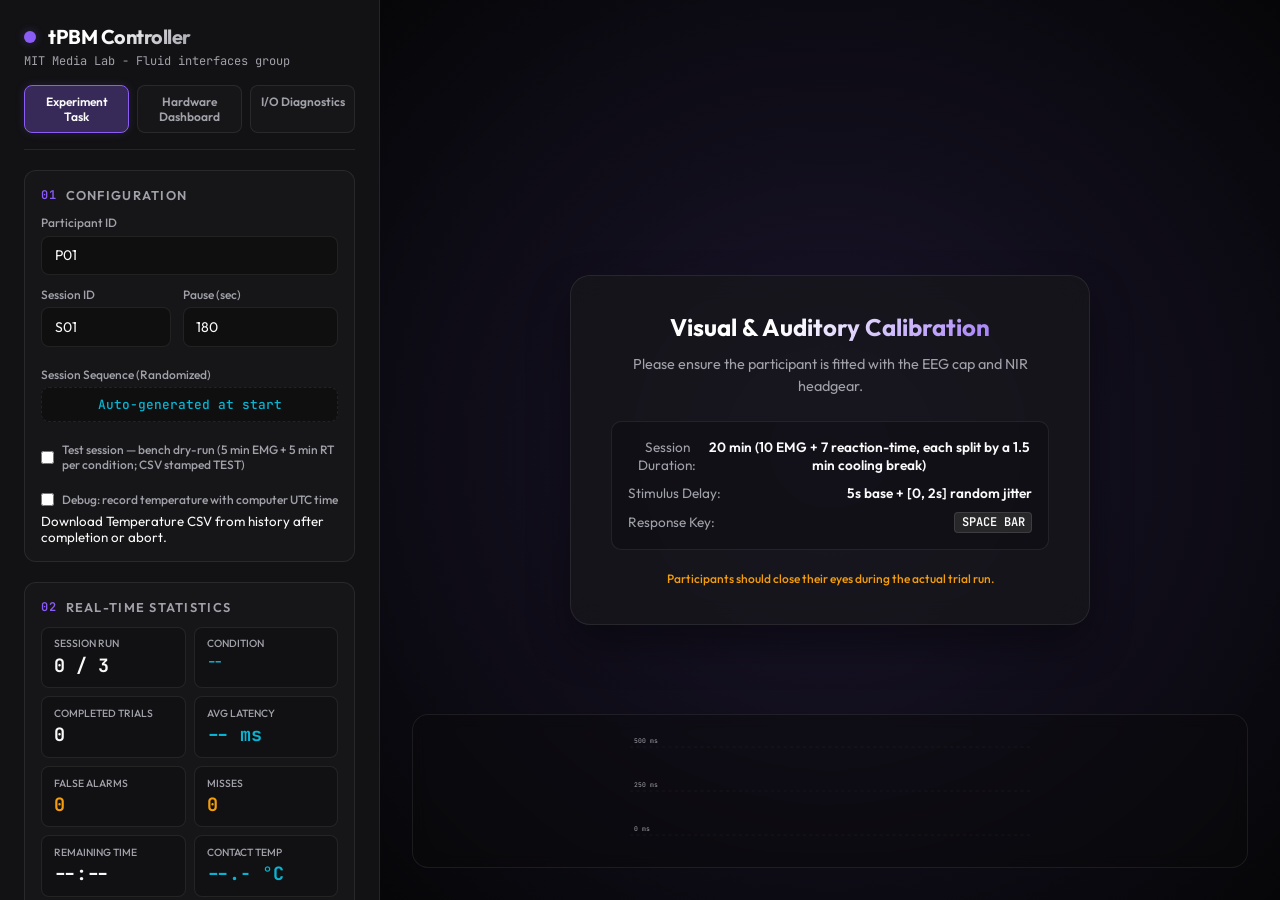
==== APP/index.html @ 40eaa976 "Draw false alarms on the chart again; fix stale comments and timer reset - plotDataPoints still filt" ====
<!DOCTYPE html>
<html lang="en">
<head>
  <meta charset="UTF-8">
  <meta name="viewport" content="width=device-width, initial-scale=1.0">
  <title>NIR tPBM Reaction Time Task</title>
  <link rel="preconnect" href="https://fonts.googleapis.com">
  <link rel="preconnect" href="https://fonts.gstatic.com" crossorigin>
  <link href="https://fonts.googleapis.com/css2?family=Outfit:wght@300;400;500;600;700&family=JetBrains+Mono:wght@400;500&display=swap" rel="stylesheet">
  <link rel="stylesheet" href="index.css">
</head>
<body>
  <div class="app-container">
    
    <!-- Researcher Dashboard (Sidebar Panel) -->
    <aside class="dashboard-sidebar">
      <div class="sidebar-header">
        <div class="logo-area">
          <span class="logo-pulse"></span>
          <h2>tPBM Controller</h2>
        </div>
        <p class="subtitle">MIT Media Lab - Fluid interfaces group</p>
        <nav class="nav-links">
          <a href="index.html" class="nav-link active">Experiment Task</a>
          <a href="arduino.html" class="nav-link">Hardware Dashboard</a>
          <a href="io_test.html" class="nav-link">I/O Diagnostics</a>
        </nav>
      </div>

      <!-- Config Section -->
      <section class="panel-section">
        <h3><span class="section-num">01</span> Configuration</h3>
        
        <div class="input-group">
          <label for="participant-id">Participant ID</label>
          <input type="text" id="participant-id" placeholder="e.g., P01" value="P01">
        </div>

        <div class="grid-2">
          <div class="input-group">
            <label for="session-run">Session ID</label>
            <input type="text" id="session-run" placeholder="e.g., S01" value="S01">
          </div>
          <div class="input-group">
            <label for="pause-duration">Pause (sec)</label>
            <input type="text" id="pause-duration" placeholder="180" value="180">
          </div>
        </div>
        <div class="input-group" style="margin-top: 0.5rem;">
          <label>Session Sequence (Randomized)</label>
          <div class="sequence-display" id="sequence-display">Auto-generated at start</div>
        </div>
        <div class="input-group" style="margin-top: 0.5rem;">
          <label for="test-mode" style="display: flex; align-items: center; gap: 0.5rem; cursor: pointer; text-transform: none;">
            <input type="checkbox" id="test-mode" style="width: auto; margin: 0;">
            <span id="test-mode-description">Test session — bench dry-run (CSV stamped TEST)</span>
          </label>
        </div>
        <div class="input-group" style="margin-top: 0.5rem;">
          <label for="temperature-debug" style="display: flex; align-items: center; gap: 0.5rem; cursor: pointer; text-transform: none;">
            <input type="checkbox" id="temperature-debug" style="width: auto; margin: 0;">
            <span>Debug: record temperature with computer UTC time</span>
          </label>
          <small id="temperature-log-status" aria-live="polite">Download Temperature CSV from history after completion or abort.</small>
        </div>
      </section>

      <!-- Real-Time Metrics -->
      <section class="panel-section">
        <h3><span class="section-num">02</span> Real-time Statistics</h3>
        <div class="metrics-grid">
          <div class="metric-card">
            <span class="metric-label">Session Run</span>
            <span class="metric-value" id="stats-run-idx">0 / 3</span>
          </div>
          <div class="metric-card">
            <span class="metric-label">Condition</span>
            <span class="metric-value highlight" id="stats-condition" style="font-size: 0.8rem; white-space: nowrap; overflow: hidden; text-overflow: ellipsis; max-width: 100%;">--</span>
          </div>
          <div class="metric-card">
            <span class="metric-label">Completed Trials</span>
            <span class="metric-value" id="stats-completed">0</span>
          </div>
          <div class="metric-card">
            <span class="metric-label">Avg Latency</span>
            <span class="metric-value highlight" id="stats-avg-rt">-- ms</span>
          </div>
          <div class="metric-card">
            <span class="metric-label">False Alarms</span>
            <span class="metric-value warn" id="stats-errors">0</span>
          </div>
          <div class="metric-card">
            <span class="metric-label">Misses</span>
            <span class="metric-value warn" id="stats-misses">0</span>
          </div>
          <div class="metric-card">
            <span class="metric-label">Remaining Time</span>
            <span class="metric-value" id="stats-time-left">--:--</span>
          </div>
          <div class="metric-card">
            <span class="metric-label">Contact Temp</span>
            <span class="metric-value highlight" id="stats-temp">--.- °C</span>
          </div>
        </div>
      </section>

      <!-- Action Panel -->
      <section class="panel-section actions-panel">
        <button id="btn-start" class="btn btn-primary">Start Session (3 Conditions)</button>
        <button id="btn-abort" class="btn btn-danger" disabled>Abort Session</button>

        <!-- NIR device link: the task page drives the Arduino stimulation directly -->
        <div class="nir-link-row" style="display:flex; align-items:center; gap:0.5rem; margin-top:0.25rem;">
          <button id="btn-nir-connect" class="btn btn-secondary" style="flex:1;">Connect NIR Device</button>
          <span id="nir-link-status" title="NIR device connection" style="font-family: var(--font-mono); font-size: 0.7rem; padding: 0.3rem 0.5rem; border-radius: 6px; background: rgba(255,255,255,0.05); color: var(--text-muted); white-space: nowrap;">● OFFLINE</span>
        </div>

        <div class="audio-test-row">
          <button id="btn-test-sound" class="btn btn-secondary">Test Tonal Stimulus</button>
          <div class="vol-slider">
            <label for="sound-vol">Vol</label>
            <input type="range" id="sound-vol" min="0" max="100" value="25">
          </div>
        </div>
      </section>

      <!-- Console Logger -->
      <section class="panel-section console-section">
        <div class="console-header">
          <h3>Telemetry Console</h3>
          <button id="btn-clear-console">Clear</button>
        </div>
        <div class="console-terminal" id="console-output">
          <div class="log-line system">[SYSTEM] Ready. Press spacebar to calibrate sound.</div>
        </div>
      </section>

      <!-- Saved Runs History -->
      <section class="panel-section history-section">
        <h3>Session Data Log</h3>
        <div class="history-list" id="runs-history">
          <p class="empty-history">No runs logged yet in this session.</p>
        </div>
        <button id="btn-clear-history" class="btn btn-danger-text">Clear History</button>
      </section>
    </aside>

    <!-- Participant Area (Main Interface) -->
    <main class="participant-view" id="participant-area">
      <!-- Stimulation stop-reason alert (shown prominently if the NIR/heater stops mid-session) -->
      <div id="nir-alert" role="alert" style="display:none; position:absolute; top:0; left:0; right:0; z-index:20; margin:0.75rem; padding:0.75rem 1rem; border-radius:10px; background:rgba(239,68,68,0.15); border:1px solid rgba(239,68,68,0.5); color:#fecaca; font-size:0.95rem; text-align:center;">
        <strong>⚠ Stimulation stopped</strong> — <span id="nir-alert-text"></span>
      </div>

      <!-- Blinding Indicator Shield (minimalist, low luminosity) -->
      <div class="blinding-dot" id="blinding-focus-indicator"></div>

      <!-- State Message Box -->
      <div class="instruction-box" id="info-overlay">
        <h1 id="overlay-title">Visual & Auditory Calibration</h1>
        <p id="overlay-instruction">Please ensure the participant is fitted with the EEG cap and NIR headgear.</p>
        <div class="task-info">
          <div class="info-item">
            <span class="info-key">Session Duration:</span>
            <span class="info-val" id="session-duration-val">20 min (10 EMG + 7 reaction-time, each split by a 1.5 min cooling break)</span>
          </div>
          <div class="info-item">
            <span class="info-key">Stimulus Delay:</span>
            <span class="info-val">5s base + [0, 2s] random jitter</span>
          </div>
          <div class="info-item">
            <span class="info-key">Response Key:</span>
            <span class="info-val kbd">SPACE BAR</span>
          </div>
        </div>
        <p class="closing-note">Participants should close their eyes during the actual trial run.</p>
      </div>

      <!-- Live Visualization (Plots reaction times in real-time) -->
      <div class="live-chart-container" id="chart-overlay">
        <svg class="reaction-chart" id="rt-chart" viewBox="0 0 500 150">
          <!-- Guide lines -->
          <line x1="0" y1="20" x2="500" y2="20" class="chart-gridline" />
          <line x1="0" y1="75" x2="500" y2="75" class="chart-gridline" />
          <line x1="0" y1="130" x2="500" y2="130" class="chart-gridline" />
          <text x="5" y="15" class="chart-gridlabel">500 ms</text>
          <text x="5" y="70" class="chart-gridlabel">250 ms</text>
          <text x="5" y="125" class="chart-gridlabel">0 ms</text>
          
          <!-- Plotted Path -->
          <path d="" class="chart-path" id="chart-path-line" />
          
          <!-- Data Points -->
          <g id="chart-datapoints"></g>
        </svg>
      </div>

      <!-- Visual Stimulus Flash (Dimmed high-contrast trigger for development, hidden during trial) -->
      <div class="stimulus-flash" id="stim-flash"></div>
    </main>

  </div>

  <script src="serial_lock.js?v=1"></script>
  <script src="lsl_markers.js?v=1"></script>
  <script src="arduino_link.js?v=6"></script>
  <script src="app.js?v=17"></script>
</body>
</html>
---- APP/index.css ----
/* Modern CSS Variables & Reset */
:root {
  --bg-dark: #09090b;
  --bg-panel: rgba(24, 24, 27, 0.7);
  --border-color: rgba(255, 255, 255, 0.08);
  
  --accent-primary: #8b5cf6; /* violet-500 */
  --accent-primary-glow: rgba(139, 92, 246, 0.3);
  --accent-secondary: #06b6d4; /* cyan-500 */
  
  --color-success: #10b981; /* emerald-500 */
  --color-warning: #f59e0b; /* amber-500 */
  --color-danger: #ef4444; /* red-500 */
  
  --text-main: #fafafa;
  --text-muted: #a1a1aa;
  --text-dark: #27272a;
  
  --font-sans: 'Outfit', -apple-system, BlinkMacSystemFont, "Segoe UI", Roboto, sans-serif;
  --font-mono: 'JetBrains Mono', monospace;
}

* {
  box-sizing: border-box;
  margin: 0;
  padding: 0;
  user-select: none;
}

body {
  font-family: var(--font-sans);
  background-color: var(--bg-dark);
  color: var(--text-main);
  overflow: hidden;
  height: 100vh;
  width: 100vw;
}

/* App Layout */
.app-container {
  display: flex;
  height: 100vh;
  width: 100vw;
}

/* Sidebar Dashboard Style */
.dashboard-sidebar {
  width: 380px;
  background-color: #121214;
  border-right: 1px solid var(--border-color);
  padding: 1.5rem;
  display: flex;
  flex-direction: column;
  gap: 1.25rem;
  overflow-y: auto;
  z-index: 10;
  flex-shrink: 0;
}

.sidebar-header {
  padding-bottom: 1rem;
  border-bottom: 1px solid var(--border-color);
}

.logo-area {
  display: flex;
  align-items: center;
  gap: 0.75rem;
}

.logo-pulse {
  width: 12px;
  height: 12px;
  background-color: var(--accent-primary);
  border-radius: 50%;
  box-shadow: 0 0 10px var(--accent-primary-glow);
  position: relative;
  display: inline-block;
}

.logo-pulse::after {
  content: '';
  position: absolute;
  top: -4px;
  left: -4px;
  right: -4px;
  bottom: -4px;
  border: 1px solid var(--accent-primary);
  border-radius: 50%;
  animation: pulse-ring 2s infinite ease-out;
  opacity: 0;
}

@keyframes pulse-ring {
  0% { transform: scale(0.5); opacity: 1; }
  100% { transform: scale(1.8); opacity: 0; }
}

.logo-area h2 {
  font-size: 1.25rem;
  font-weight: 700;
  letter-spacing: -0.025em;
  background: linear-gradient(135deg, #fff 40%, var(--text-muted));
  -webkit-background-clip: text;
  -webkit-text-fill-color: transparent;
}

.subtitle {
  font-size: 0.75rem;
  color: var(--text-muted);
  font-family: var(--font-mono);
  margin-top: 0.25rem;
}

/* Panel Sections */
.panel-section {
  display: flex;
  flex-direction: column;
  gap: 0.75rem;
  background-color: rgba(255, 255, 255, 0.02);
  border: 1px solid var(--border-color);
  padding: 1rem;
  border-radius: 12px;
}

.panel-section h3 {
  font-size: 0.8rem;
  text-transform: uppercase;
  letter-spacing: 0.1em;
  color: var(--text-muted);
  display: flex;
  align-items: center;
  gap: 0.5rem;
  font-weight: 600;
}

.section-num {
  font-family: var(--font-mono);
  color: var(--accent-primary);
  font-size: 0.75rem;
}

/* Form Controls */
.input-group {
  display: flex;
  flex-direction: column;
  gap: 0.35rem;
}

.input-group label {
  font-size: 0.75rem;
  color: var(--text-muted);
  font-weight: 500;
}

input[type="text"], input[type="number"], select {
  background-color: rgba(0, 0, 0, 0.3);
  border: 1px solid var(--border-color);
  color: var(--text-main);
  padding: 0.6rem 0.8rem;
  border-radius: 8px;
  font-family: var(--font-sans);
  font-size: 0.875rem;
  transition: all 0.2s ease;
  width: 100%;
  outline: none;
}

input[type="text"]:focus, input[type="number"]:focus, select:focus {
  border-color: var(--accent-primary);
  box-shadow: 0 0 0 2px var(--accent-primary-glow);
}

.grid-2 {
  display: grid;
  grid-template-columns: 1fr 1.2fr;
  gap: 0.75rem;
}

/* Buttons */
.btn {
  display: inline-flex;
  align-items: center;
  justify-content: center;
  padding: 0.75rem 1.25rem;
  font-family: var(--font-sans);
  font-size: 0.9rem;
  font-weight: 600;
  border-radius: 8px;
  border: none;
  cursor: pointer;
  transition: all 0.2s ease;
  width: 100%;
}

.btn-primary {
  background: linear-gradient(135deg, var(--accent-primary), #6d28d9);
  color: #fff;
  box-shadow: 0 4px 12px rgba(139, 92, 246, 0.2);
}

.btn-primary:hover:not(:disabled) {
  transform: translateY(-1px);
  box-shadow: 0 6px 16px rgba(139, 92, 246, 0.35);
}

.btn-primary:active:not(:disabled) {
  transform: translateY(0);
}

.btn-danger {
  background-color: var(--color-danger);
  color: #fff;
  box-shadow: 0 4px 12px rgba(239, 68, 68, 0.15);
}

.btn-danger:hover:not(:disabled) {
  background-color: #dc2626;
  box-shadow: 0 6px 16px rgba(239, 68, 68, 0.25);
}

.btn-secondary {
  background-color: rgba(255, 255, 255, 0.05);
  border: 1px solid var(--border-color);
  color: var(--text-main);
}

.btn-secondary:hover:not(:disabled) {
  background-color: rgba(255, 255, 255, 0.1);
}

.btn:disabled {
  opacity: 0.4;
  cursor: not-allowed;
  transform: none !important;
  box-shadow: none !important;
}

.audio-test-row {
  display: flex;
  align-items: center;
  gap: 0.75rem;
  width: 100%;
}

.audio-test-row .btn {
  flex-grow: 1;
}

.vol-slider {
  display: flex;
  align-items: center;
  gap: 0.5rem;
  background-color: rgba(0, 0, 0, 0.2);
  padding: 0.4rem 0.6rem;
  border-radius: 8px;
  border: 1px solid var(--border-color);
}

.vol-slider label {
  font-size: 0.65rem;
  color: var(--text-muted);
  font-family: var(--font-mono);
}

.vol-slider input[type="range"] {
  width: 50px;
  accent-color: var(--accent-primary);
  cursor: pointer;
}

/* Statistics Layout */
.metrics-grid {
  display: grid;
  grid-template-columns: 1fr 1fr;
  gap: 0.5rem;
}

.metric-card {
  background-color: rgba(0, 0, 0, 0.2);
  border: 1px solid var(--border-color);
  padding: 0.6rem 0.75rem;
  border-radius: 8px;
  display: flex;
  flex-direction: column;
  gap: 0.15rem;
}

.metric-label {
  font-size: 0.65rem;
  color: var(--text-muted);
  text-transform: uppercase;
  font-weight: 500;
}

.metric-value {
  font-size: 1.15rem;
  font-weight: 700;
  font-family: var(--font-mono);
}

.metric-value.highlight {
  color: var(--accent-secondary);
}

.metric-value.warn {
  color: var(--color-warning);
}

/* Console Style */
.console-section {
  flex-grow: 1;
  display: flex;
  flex-direction: column;
  min-height: 180px;
  gap: 0.5rem;
}

.console-header {
  display: flex;
  justify-content: space-between;
  align-items: center;
}

.console-header button {
  background: none;
  border: none;
  color: var(--text-muted);
  font-size: 0.7rem;
  cursor: pointer;
  font-family: var(--font-mono);
}

.console-header button:hover {
  color: var(--text-main);
}

.console-terminal {
  flex-grow: 1;
  background-color: #050506;
  border: 1px solid var(--border-color);
  border-radius: 8px;
  padding: 0.5rem 0.75rem;
  font-family: var(--font-mono);
  font-size: 0.7rem;
  overflow-y: auto;
  display: flex;
  flex-direction: column;
  gap: 0.25rem;
  max-height: 250px;
}

.log-line {
  line-height: 1.4;
  word-break: break-all;
}

.log-line.system { color: #888; }
.log-line.stim { color: var(--accent-secondary); font-weight: 500; }
.log-line.press { color: var(--color-success); }
.log-line.error { color: var(--color-danger); }
.log-line.info { color: var(--accent-primary); }

/* Saved Runs List */
.history-section {
  max-height: 180px;
}

.history-list {
  display: flex;
  flex-direction: column;
  gap: 0.35rem;
  overflow-y: auto;
  max-height: 90px;
  margin-bottom: 0.25rem;
}

.empty-history {
  font-size: 0.75rem;
  color: var(--text-muted);
  font-style: italic;
  text-align: center;
  padding: 0.5rem;
}

.history-item {
  display: flex;
  justify-content: space-between;
  align-items: center;
  background-color: rgba(255, 255, 255, 0.02);
  border: 1px solid var(--border-color);
  padding: 0.4rem 0.6rem;
  border-radius: 6px;
  font-size: 0.75rem;
}

.history-info {
  display: flex;
  flex-direction: column;
}

.history-name {
  font-weight: 500;
}

.history-meta {
  font-size: 0.65rem;
  color: var(--text-muted);
  font-family: var(--font-mono);
}

.btn-download-run {
  background: none;
  border: none;
  color: var(--accent-secondary);
  font-weight: 600;
  cursor: pointer;
}

.btn-download-run:hover {
  text-decoration: underline;
}

.btn-clear-history {
  background: none;
  border: none;
  color: rgba(239, 68, 68, 0.6);
  font-size: 0.7rem;
  font-family: var(--font-sans);
  cursor: pointer;
  text-align: left;
}

.btn-clear-history:hover {
  color: var(--color-danger);
}

/* Participant Area (Right side) */
.participant-view {
  flex-grow: 1;
  background: radial-gradient(circle at center, #1b152d 0%, #060608 100%);
  display: flex;
  flex-direction: column;
  align-items: center;
  justify-content: center;
  position: relative;
  overflow: hidden;
  padding: 2rem;
  transition: background 0.5s ease;
}

.participant-view.active-trial {
  background: #050507; /* Darker, distraction-free */
}

/* Blinding focus dot */
.blinding-dot {
  width: 4px;
  height: 4px;
  background-color: rgba(255, 255, 255, 0.05); /* Barely visible */
  border-radius: 50%;
  position: absolute;
  top: 50%;
  left: 50%;
  transform: translate(-50%, -50%);
  transition: opacity 0.5s ease;
}

.participant-view.active-trial .blinding-dot {
  opacity: 0.2;
}

/* Glassmorphism Instruction Panel */
.instruction-box {
  background: var(--bg-panel);
  backdrop-filter: blur(12px);
  -webkit-backdrop-filter: blur(12px);
  border: 1px solid var(--border-color);
  padding: 2.25rem 2.5rem;
  border-radius: 20px;
  max-width: 520px;
  text-align: center;
  box-shadow: 0 20px 40px rgba(0, 0, 0, 0.4);
  z-index: 5;
  transition: all 0.4s cubic-bezier(0.16, 1, 0.3, 1);
}

.instruction-box h1 {
  font-size: 1.5rem;
  font-weight: 700;
  margin-bottom: 0.75rem;
  background: linear-gradient(135deg, #ffffff 40%, var(--accent-primary));
  -webkit-background-clip: text;
  -webkit-text-fill-color: transparent;
}

.instruction-box p {
  font-size: 0.9rem;
  color: var(--text-muted);
  line-height: 1.5;
  margin-bottom: 1.5rem;
}

.task-info {
  display: flex;
  flex-direction: column;
  gap: 0.6rem;
  background: rgba(0, 0, 0, 0.2);
  border: 1px solid var(--border-color);
  padding: 1rem;
  border-radius: 10px;
  margin-bottom: 1.25rem;
}

.info-item {
  display: flex;
  justify-content: space-between;
  align-items: center;
  font-size: 0.85rem;
}

.info-key {
  color: var(--text-muted);
}

.info-val {
  font-weight: 600;
}

.info-val.kbd {
  font-family: var(--font-mono);
  background-color: var(--text-dark);
  color: var(--text-main);
  padding: 0.1rem 0.4rem;
  border-radius: 4px;
  border: 1px solid rgba(255,255,255,0.1);
  font-size: 0.75rem;
}

.closing-note {
  font-size: 0.75rem !important;
  color: var(--color-warning) !important;
  font-weight: 500;
  margin-bottom: 0 !important;
}

/* Live RT Plot SVG Chart */
.live-chart-container {
  position: absolute;
  bottom: 2rem;
  left: 2rem;
  right: 2rem;
  background: rgba(10, 10, 12, 0.4);
  border: 1px solid var(--border-color);
  border-radius: 16px;
  padding: 1rem;
  z-index: 4;
  backdrop-filter: blur(8px);
  -webkit-backdrop-filter: blur(8px);
  transition: opacity 0.4s ease, transform 0.4s cubic-bezier(0.16, 1, 0.3, 1);
  opacity: 1;
}

.live-chart-container.hidden {
  opacity: 0;
  transform: translateY(15px);
  pointer-events: none;
}

.reaction-chart {
  width: 100%;
  height: 120px;
  display: block;
}

.chart-gridline {
  stroke: rgba(255, 255, 255, 0.05);
  stroke-width: 1;
  stroke-dasharray: 4,4;
}

.chart-gridlabel {
  fill: var(--text-muted);
  font-size: 8px;
  font-family: var(--font-mono);
}

.chart-path {
  fill: none;
  stroke: url(#chart-grad);
  stroke-width: 2.5;
  stroke-linecap: round;
  stroke-linejoin: round;
}

.chart-dot {
  fill: var(--accent-secondary);
  stroke: var(--bg-dark);
  stroke-width: 1.5;
  cursor: pointer;
  transition: r 0.2s ease;
}

.chart-dot:hover {
  r: 6;
}

.chart-dot.premature {
  fill: var(--color-danger);
}

/* Stimulus screen flash */
.stimulus-flash {
  position: absolute;
  top: 0;
  left: 0;
  right: 0;
  bottom: 0;
  background-color: rgba(255, 255, 255, 0.03); /* Dimmed to avoid blinding break */
  opacity: 0;
  pointer-events: none;
  z-index: 2;
  transition: opacity 0.05s ease-out;
}

.stimulus-flash.flash-active {
  opacity: 1;
  transition: none; /* Instant on */
}

/* Custom Scrollbars */
::-webkit-scrollbar {
  width: 6px;
  height: 6px;
}

::-webkit-scrollbar-track {
  background: transparent;
}

::-webkit-scrollbar-thumb {
  background: var(--border-color);
  border-radius: 3px;
}

::-webkit-scrollbar-thumb:hover {
  background: rgba(255, 255, 255, 0.15);
}

/* Sequence Tag Display style */
.sequence-display {
  background-color: rgba(0, 0, 0, 0.3);
  border: 1px dashed var(--border-color);
  color: var(--accent-secondary);
  padding: 0.5rem 0.75rem;
  border-radius: 8px;
  font-size: 0.8rem;
  font-family: var(--font-mono);
  text-align: center;
  font-weight: 500;
  white-space: nowrap;
  overflow: hidden;
  text-overflow: ellipsis;
}

/* Navigation Links in Sidebar Header */
.nav-links {
  display: flex;
  gap: 0.5rem;
  margin-top: 1rem;
  width: 100%;
}

.nav-link {
  flex: 1;
  text-align: center;
  padding: 0.5rem;
  border-radius: 8px;
  text-decoration: none;
  font-size: 0.75rem;
  font-weight: 600;
  color: var(--text-muted);
  border: 1px solid var(--border-color);
  background-color: rgba(255, 255, 255, 0.02);
  transition: all 0.2s ease;
  font-family: var(--font-sans);
}

.nav-link:hover {
  background-color: rgba(255, 255, 255, 0.06);
  color: var(--text-main);
}

.nav-link.active {
  border-color: var(--accent-primary);
  background-color: var(--accent-primary-glow);
  color: var(--text-main);
  box-shadow: 0 0 10px rgba(139, 92, 246, 0.15);
}

/* Arduino Diagnostics View Layout */
.diagnostics-view {
  flex-grow: 1;
  background: radial-gradient(circle at 10% 20%, #110e1b 0%, #060608 90%);
  display: flex;
  flex-direction: column;
  padding: 2rem;
  gap: 1.5rem;
  overflow-y: auto;
  height: 100%;
}

.diagnostics-header {
  display: flex;
  justify-content: space-between;
  align-items: center;
  border-bottom: 1px solid var(--border-color);
  padding-bottom: 1rem;
}

.diagnostics-header h1 {
  font-size: 1.5rem;
  font-weight: 700;
  letter-spacing: -0.02em;
  background: linear-gradient(135deg, #fff 40%, var(--accent-primary));
  -webkit-background-clip: text;
  -webkit-text-fill-color: transparent;
}

.arduino-badge {
  padding: 0.4rem 0.8rem;
  border-radius: 20px;
  font-family: var(--font-mono);
  font-size: 0.75rem;
  font-weight: 600;
  display: flex;
  align-items: center;
  gap: 0.5rem;
  border: 1px solid var(--border-color);
}

.arduino-badge.disconnected {
  background-color: rgba(239, 68, 68, 0.1);
  color: var(--color-danger);
  border-color: rgba(239, 68, 68, 0.2);
}

.arduino-badge.connected {
  background-color: rgba(16, 185, 129, 0.1);
  color: var(--color-success);
  border-color: rgba(16, 185, 129, 0.2);
  box-shadow: 0 0 10px rgba(16, 185, 129, 0.1);
}

.arduino-badge .badge-dot {
  width: 8px;
  height: 8px;
  border-radius: 50%;
  background-color: currentColor;
}

.arduino-badge.connected .badge-dot {
  animation: pulse-ring 1.5s infinite;
}

/* 2-Column Grid Layout */
.diagnostics-grid {
  display: grid;
  grid-template-columns: 1fr 1fr;
  gap: 1.5rem;
  flex-grow: 1;
}

.diagnostics-col {
  display: flex;
  flex-direction: column;
  gap: 1.5rem;
}

/* Diagnostics Card */
.diag-card {
  background-color: var(--bg-panel);
  border: 1px solid var(--border-color);
  border-radius: 16px;
  padding: 1.25rem;
  display: flex;
  flex-direction: column;
  gap: 1rem;
  position: relative;
  overflow: hidden;
}

.diag-card h3 {
  font-size: 0.9rem;
  font-weight: 600;
  color: var(--text-main);
  display: flex;
  align-items: center;
  gap: 0.5rem;
  text-transform: none;
  letter-spacing: normal;
  border-bottom: 1px solid rgba(255, 255, 255, 0.04);
  padding-bottom: 0.5rem;
}

.diag-card-content {
  display: flex;
  flex-direction: column;
  gap: 1rem;
  height: 100%;
}

/* Temperature Gauge Styling */
.temp-gauge-container {
  display: flex;
  align-items: center;
  justify-content: space-around;
  gap: 1.5rem;
}

.temp-gauge-radial {
  position: relative;
  width: 120px;
  height: 120px;
  display: flex;
  align-items: center;
  justify-content: center;
}

.temp-gauge-svg {
  width: 100%;
  height: 100%;
  transform: rotate(-90deg);
}

.temp-gauge-bg {
  fill: none;
  stroke: rgba(255, 255, 255, 0.05);
  stroke-width: 8;
}

.temp-gauge-fill {
  fill: none;
  stroke: var(--accent-secondary);
  stroke-width: 8;
  stroke-linecap: round;
  stroke-dasharray: 283;
  stroke-dashoffset: 283; /* 283 = full circle */
  transition: stroke-dashoffset 0.3s ease, stroke 0.3s ease;
}

.temp-gauge-text {
  position: absolute;
  display: flex;
  flex-direction: column;
  align-items: center;
}

.temp-val-large {
  font-size: 1.5rem;
  font-weight: 700;
  font-family: var(--font-mono);
}

.temp-unit {
  font-size: 0.75rem;
  color: var(--text-muted);
}

.temp-stats {
  display: flex;
  flex-direction: column;
  gap: 0.5rem;
  flex-grow: 1;
}

.temp-stat-row {
  display: flex;
  justify-content: space-between;
  font-size: 0.8rem;
  border-bottom: 1px dashed rgba(255, 255, 255, 0.04);
  padding-bottom: 0.25rem;
}

.temp-stat-label {
  color: var(--text-muted);
}

.temp-stat-value {
  font-weight: 600;
  font-family: var(--font-mono);
}

/* Sparkline Container */
.temp-history-container {
  height: 80px;
  background-color: rgba(0, 0, 0, 0.2);
  border: 1px solid var(--border-color);
  border-radius: 8px;
  padding: 0.25rem;
}

.temp-history-canvas {
  width: 100%;
  height: 100%;
}

/* Actuators Panels styling */
.actuator-row {
  display: grid;
  grid-template-columns: 1fr 1fr;
  gap: 1rem;
}

.actuator-block {
  background-color: rgba(0, 0, 0, 0.15);
  border: 1px solid var(--border-color);
  border-radius: 12px;
  padding: 1rem;
  display: flex;
  flex-direction: column;
  align-items: center;
  justify-content: center;
  gap: 0.75rem;
  text-align: center;
  position: relative;
  transition: all 0.3s ease;
}

.actuator-block.active-pulse {
  border-color: var(--accent-primary);
  background-color: rgba(139, 92, 246, 0.05);
  box-shadow: inset 0 0 15px rgba(139, 92, 246, 0.1);
}

.actuator-block.active-heater {
  border-color: var(--color-warning);
  background-color: rgba(245, 158, 11, 0.05);
  box-shadow: inset 0 0 15px rgba(245, 158, 11, 0.1);
}

.actuator-icon-wrapper {
  position: relative;
  width: 48px;
  height: 48px;
  display: flex;
  align-items: center;
  justify-content: center;
  border-radius: 50%;
  background-color: rgba(255, 255, 255, 0.02);
  border: 1px solid var(--border-color);
  transition: all 0.3s ease;
}

/* Glowing Actuator Effects */
.active-pulse .actuator-icon-wrapper {
  background-color: var(--accent-primary-glow);
  border-color: var(--accent-primary);
  box-shadow: 0 0 20px rgba(139, 92, 246, 0.4);
}

.active-heater .actuator-icon-wrapper {
  background-color: rgba(245, 158, 11, 0.2);
  border-color: var(--color-warning);
  box-shadow: 0 0 20px rgba(245, 158, 11, 0.4);
}

.actuator-indicator-dot {
  width: 10px;
  height: 10px;
  border-radius: 50%;
  background-color: #3f3f46;
  position: absolute;
  top: 0;
  right: 0;
  border: 2px solid var(--bg-dark);
}

.active-pulse .actuator-indicator-dot {
  background-color: var(--accent-primary);
  animation: pulse-ring 1s infinite;
}

.active-heater .actuator-indicator-dot {
  background-color: var(--color-warning);
  animation: pulse-ring 1s infinite;
}

.actuator-label {
  font-size: 0.8rem;
  font-weight: 600;
}

.actuator-status-txt {
  font-size: 0.7rem;
  color: var(--text-muted);
  font-family: var(--font-mono);
}

/* Safety Alerts Panel styling */
.safety-status-box {
  display: flex;
  align-items: center;
  gap: 1rem;
  background-color: rgba(16, 185, 129, 0.05);
  border: 1px solid rgba(16, 185, 129, 0.2);
  padding: 1rem;
  border-radius: 12px;
  transition: all 0.3s ease;
  width: 100%;
}

.safety-status-box.tripped {
  background-color: rgba(239, 68, 68, 0.08);
  border-color: rgba(239, 68, 68, 0.3);
  animation: flash-border 1.5s infinite alternate;
}

@keyframes flash-border {
  0% { border-color: rgba(239, 68, 68, 0.3); box-shadow: 0 0 5px rgba(239, 68, 68, 0.1); }
  100% { border-color: rgba(239, 68, 68, 0.8); box-shadow: 0 0 15px rgba(239, 68, 68, 0.3); }
}

.safety-icon-container {
  width: 40px;
  height: 40px;
  border-radius: 50%;
  display: flex;
  align-items: center;
  justify-content: center;
  background-color: rgba(16, 185, 129, 0.1);
  color: var(--color-success);
  flex-shrink: 0;
}

.tripped .safety-icon-container {
  background-color: rgba(239, 68, 68, 0.15);
  color: var(--color-danger);
  animation: scale-alert 0.5s infinite alternate;
}

@keyframes scale-alert {
  0% { transform: scale(1); }
  100% { transform: scale(1.1); }
}

.safety-info {
  display: flex;
  flex-direction: column;
  gap: 0.15rem;
}

.safety-title {
  font-size: 0.85rem;
  font-weight: 600;
}

.safety-desc {
  font-size: 0.75rem;
  color: var(--text-muted);
}

/* Arduino State Card Row styling */
.state-summary-row {
  display: grid;
  grid-template-columns: 1fr 1fr;
  gap: 0.75rem;
}

.state-summary-box {
  background-color: rgba(0, 0, 0, 0.15);
  border: 1px solid var(--border-color);
  border-radius: 8px;
  padding: 0.6rem 0.8rem;
  display: flex;
  flex-direction: column;
  gap: 0.15rem;
}

/* Logs Console Terminal for Arduino view */
.log-filters {
  display: flex;
  gap: 0.35rem;
}

.filter-btn {
  background: none;
  border: 1px solid var(--border-color);
  color: var(--text-muted);
  font-size: 0.65rem;
  padding: 0.25rem 0.5rem;
  border-radius: 4px;
  cursor: pointer;
  font-family: var(--font-sans);
}

.filter-btn:hover {
  color: var(--text-main);
  background-color: rgba(255, 255, 255, 0.03);
}

.filter-btn.active {
  background-color: var(--accent-primary-glow);
  border-color: var(--accent-primary);
  color: var(--text-main);
}
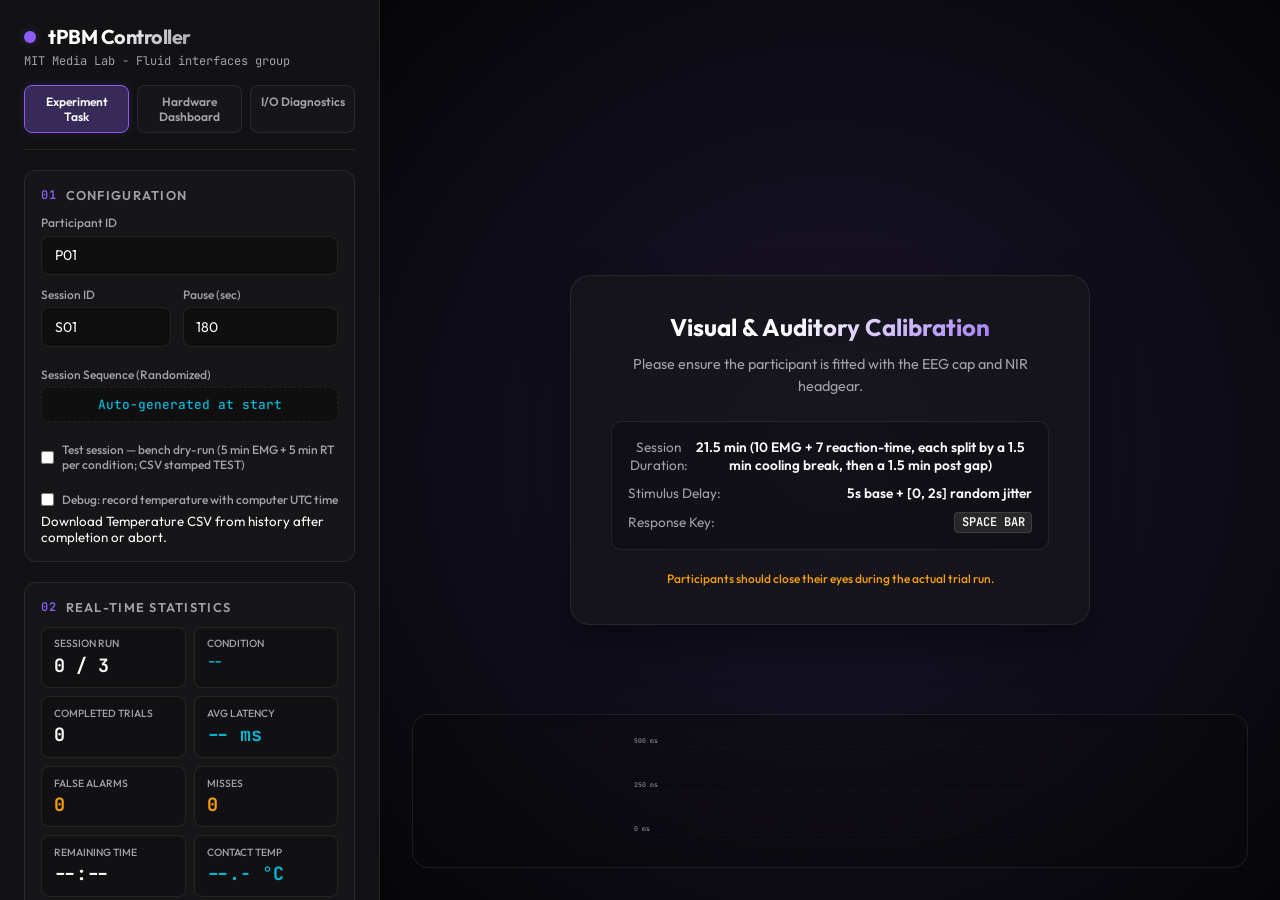
==== commit a3c51347: "Heating replays the session's NIR device-temperature trajectory; add post gap HEATING CONTROL. The c" ====
--- a/APP/index.html
+++ b/APP/index.html
@@ -162,7 +162,7 @@
         <div class="task-info">
           <div class="info-item">
             <span class="info-key">Session Duration:</span>
-            <span class="info-val" id="session-duration-val">20 min (10 EMG + 7 reaction-time, each split by a 1.5 min cooling break)</span>
+            <span class="info-val" id="session-duration-val">21.5 min (10 EMG + 7 reaction-time, each split by a 1.5 min cooling break, then a 1.5 min post gap)</span>
           </div>
           <div class="info-item">
             <span class="info-key">Stimulus Delay:</span>
@@ -203,7 +203,7 @@
 
   <script src="serial_lock.js?v=1"></script>
   <script src="lsl_markers.js?v=1"></script>
-  <script src="arduino_link.js?v=6"></script>
-  <script src="app.js?v=17"></script>
+  <script src="arduino_link.js?v=8"></script>
+  <script src="app.js?v=19"></script>
 </body>
 </html>
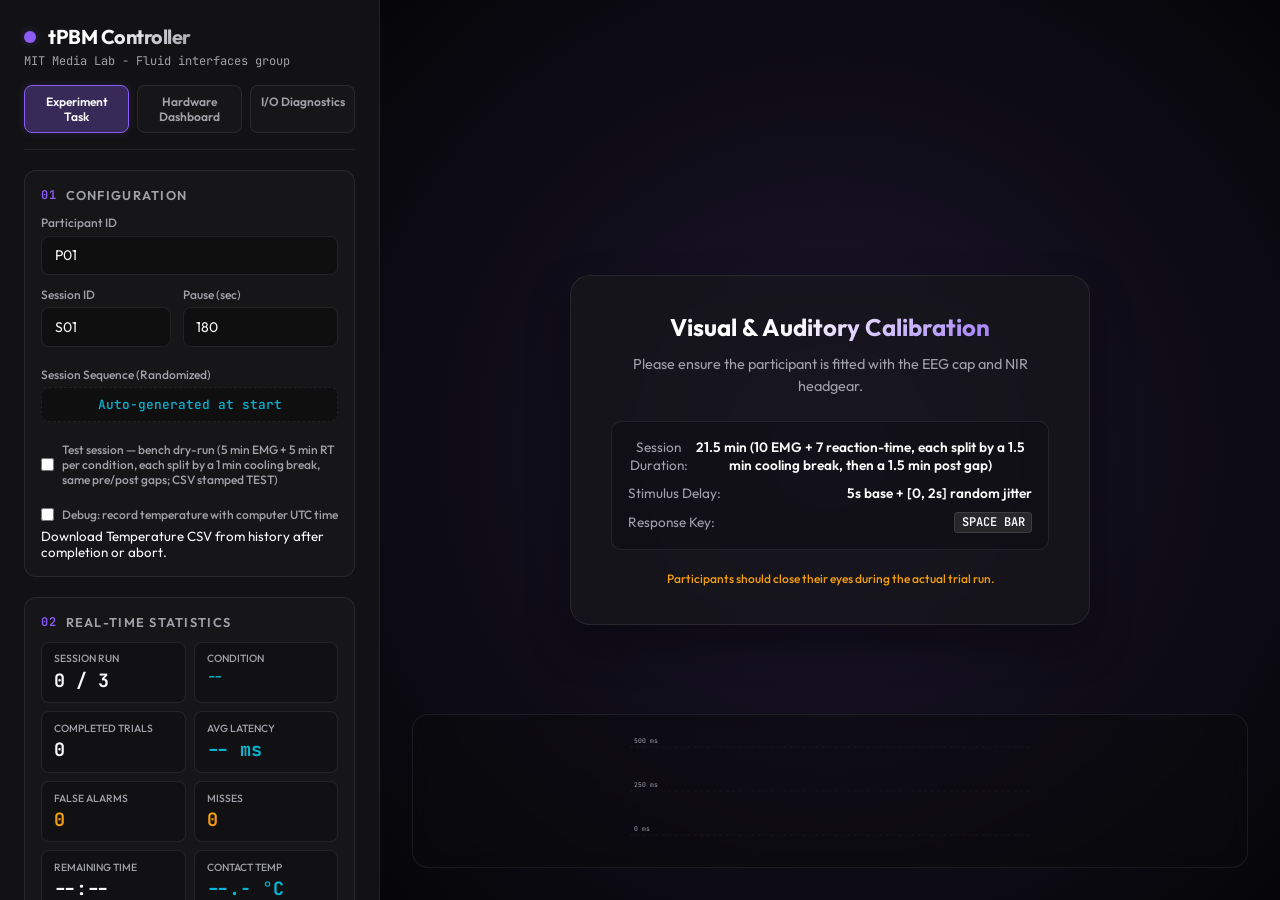
==== commit 050b8b2f: "Give test sessions the same cooling-break structure as real ones Test sessions already had the pre g" ====
--- a/APP/index.html
+++ b/APP/index.html
@@ -204,6 +204,6 @@
   <script src="serial_lock.js?v=1"></script>
   <script src="lsl_markers.js?v=1"></script>
   <script src="arduino_link.js?v=8"></script>
-  <script src="app.js?v=19"></script>
+  <script src="app.js?v=21"></script>
 </body>
 </html>
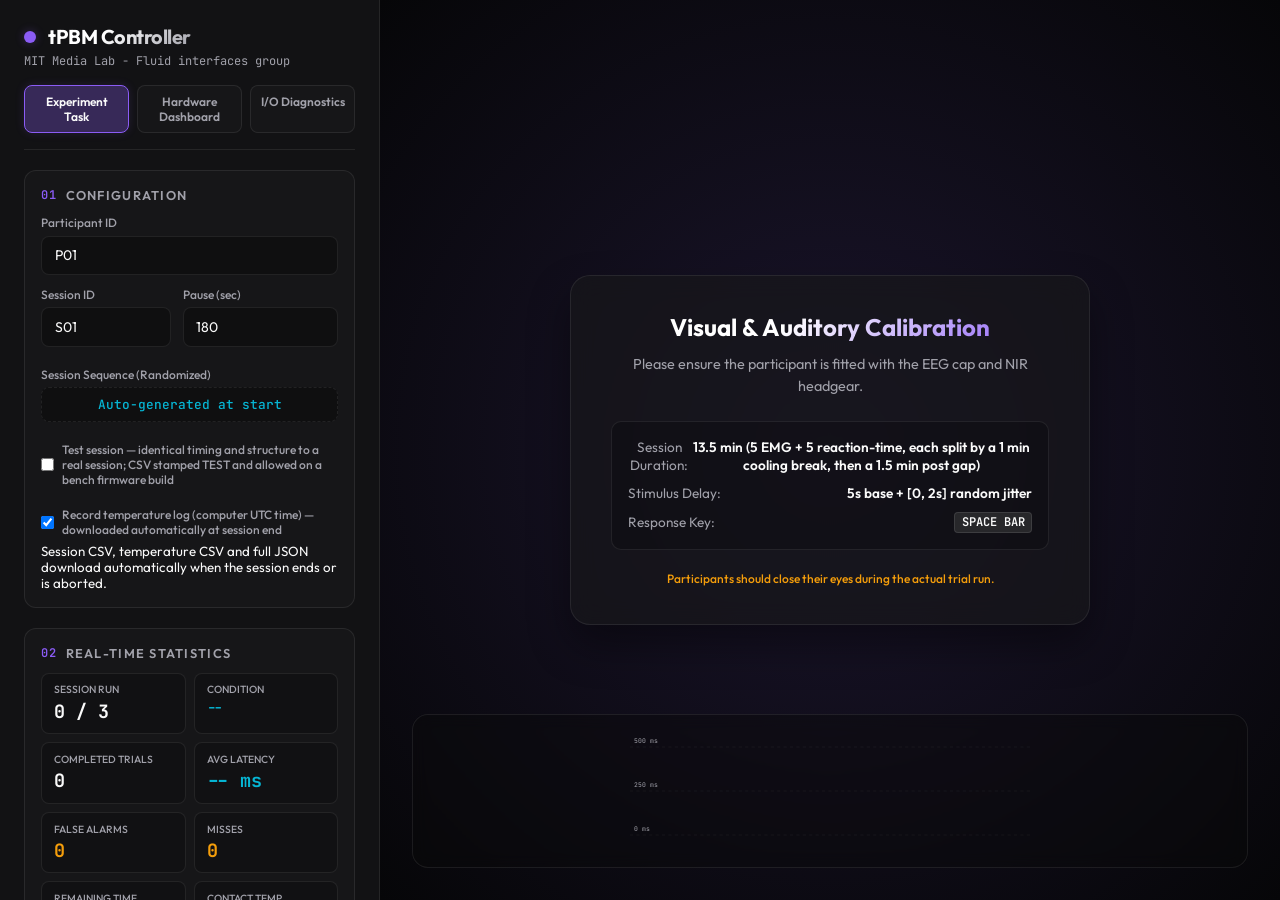
==== commit c67af2d0: "Promote the 5+5-min timing to the protocol; blocked-light calibration; sham question; auto-export; h" ====
--- a/APP/index.html
+++ b/APP/index.html
@@ -58,11 +58,25 @@
         </div>
         <div class="input-group" style="margin-top: 0.5rem;">
           <label for="temperature-debug" style="display: flex; align-items: center; gap: 0.5rem; cursor: pointer; text-transform: none;">
-            <input type="checkbox" id="temperature-debug" style="width: auto; margin: 0;">
-            <span>Debug: record temperature with computer UTC time</span>
+            <input type="checkbox" id="temperature-debug" checked style="width: auto; margin: 0;">
+            <span>Record temperature log (computer UTC time) — downloaded automatically at session end</span>
           </label>
-          <small id="temperature-log-status" aria-live="polite">Download Temperature CSV from history after completion or abort.</small>
-        </div>
+          <small id="temperature-log-status" aria-live="polite">Session CSV, temperature CSV and full JSON download automatically when the session ends or is aborted.</small>
+        </div>
+      </section>
+
+      <!-- Researcher prompt: sham-awareness question, shown when a block's stimulation ends -->
+      <section class="panel-section" id="notice-panel" style="display: none; border: 2px solid var(--color-warning); background: rgba(245, 158, 11, 0.08);">
+        <h3><span class="section-num">!</span> Ask the participant now</h3>
+        <p style="margin: 0 0 0.5rem 0; font-size: 0.9rem;">
+          <strong id="notice-run-label">Block</strong> — stimulation has just ended.<br>
+          Ask: <em>“Did you notice the stimulation during this block?”</em>
+        </p>
+        <div class="grid-2" style="gap: 0.4rem;">
+          <button class="btn btn-secondary" onclick="recordNoticeAnswer('yes')">Yes</button>
+          <button class="btn btn-secondary" onclick="recordNoticeAnswer('no')">No</button>
+        </div>
+        <button class="btn btn-secondary" style="margin-top: 0.4rem; width: 100%;" onclick="recordNoticeAnswer('dont_know')">Don’t know</button>
       </section>
 
       <!-- Real-Time Metrics -->
@@ -162,7 +176,7 @@
         <div class="task-info">
           <div class="info-item">
             <span class="info-key">Session Duration:</span>
-            <span class="info-val" id="session-duration-val">21.5 min (10 EMG + 7 reaction-time, each split by a 1.5 min cooling break, then a 1.5 min post gap)</span>
+            <span class="info-val" id="session-duration-val">13.5 min per block (5 EMG + 5 reaction-time, each split by a 1 min cooling break, then a 1.5 min post gap)</span>
           </div>
           <div class="info-item">
             <span class="info-key">Stimulus Delay:</span>
@@ -204,6 +218,6 @@
   <script src="serial_lock.js?v=1"></script>
   <script src="lsl_markers.js?v=1"></script>
   <script src="arduino_link.js?v=8"></script>
-  <script src="app.js?v=21"></script>
+  <script src="app.js?v=22"></script>
 </body>
 </html>
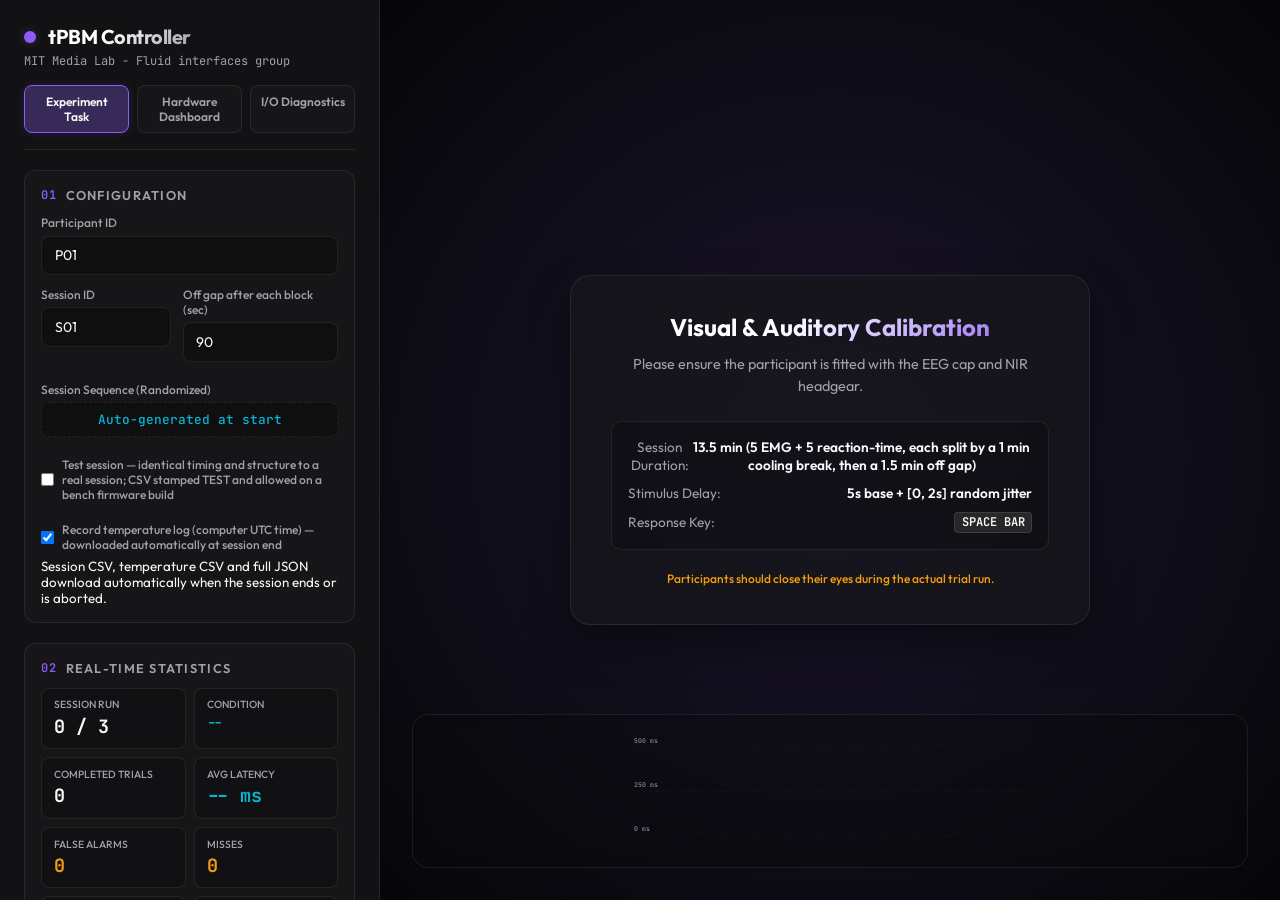
==== commit 4d10c9ce: "One off gap after every block: the post gap IS the gap between conditions The app had a configurable" ====
--- a/APP/index.html
+++ b/APP/index.html
@@ -42,8 +42,8 @@
             <input type="text" id="session-run" placeholder="e.g., S01" value="S01">
           </div>
           <div class="input-group">
-            <label for="pause-duration">Pause (sec)</label>
-            <input type="text" id="pause-duration" placeholder="180" value="180">
+            <label for="pause-duration">Off gap after each block (sec)</label>
+            <input type="text" id="pause-duration" placeholder="90" value="90">
           </div>
         </div>
         <div class="input-group" style="margin-top: 0.5rem;">
@@ -176,7 +176,7 @@
         <div class="task-info">
           <div class="info-item">
             <span class="info-key">Session Duration:</span>
-            <span class="info-val" id="session-duration-val">13.5 min per block (5 EMG + 5 reaction-time, each split by a 1 min cooling break, then a 1.5 min post gap)</span>
+            <span class="info-val" id="session-duration-val">13.5 min per block (5 EMG + 5 reaction-time, each split by a 1 min cooling break, then a 1.5 min off gap)</span>
           </div>
           <div class="info-item">
             <span class="info-key">Stimulus Delay:</span>
@@ -218,6 +218,6 @@
   <script src="serial_lock.js?v=1"></script>
   <script src="lsl_markers.js?v=1"></script>
   <script src="arduino_link.js?v=8"></script>
-  <script src="app.js?v=22"></script>
+  <script src="app.js?v=24"></script>
 </body>
 </html>
